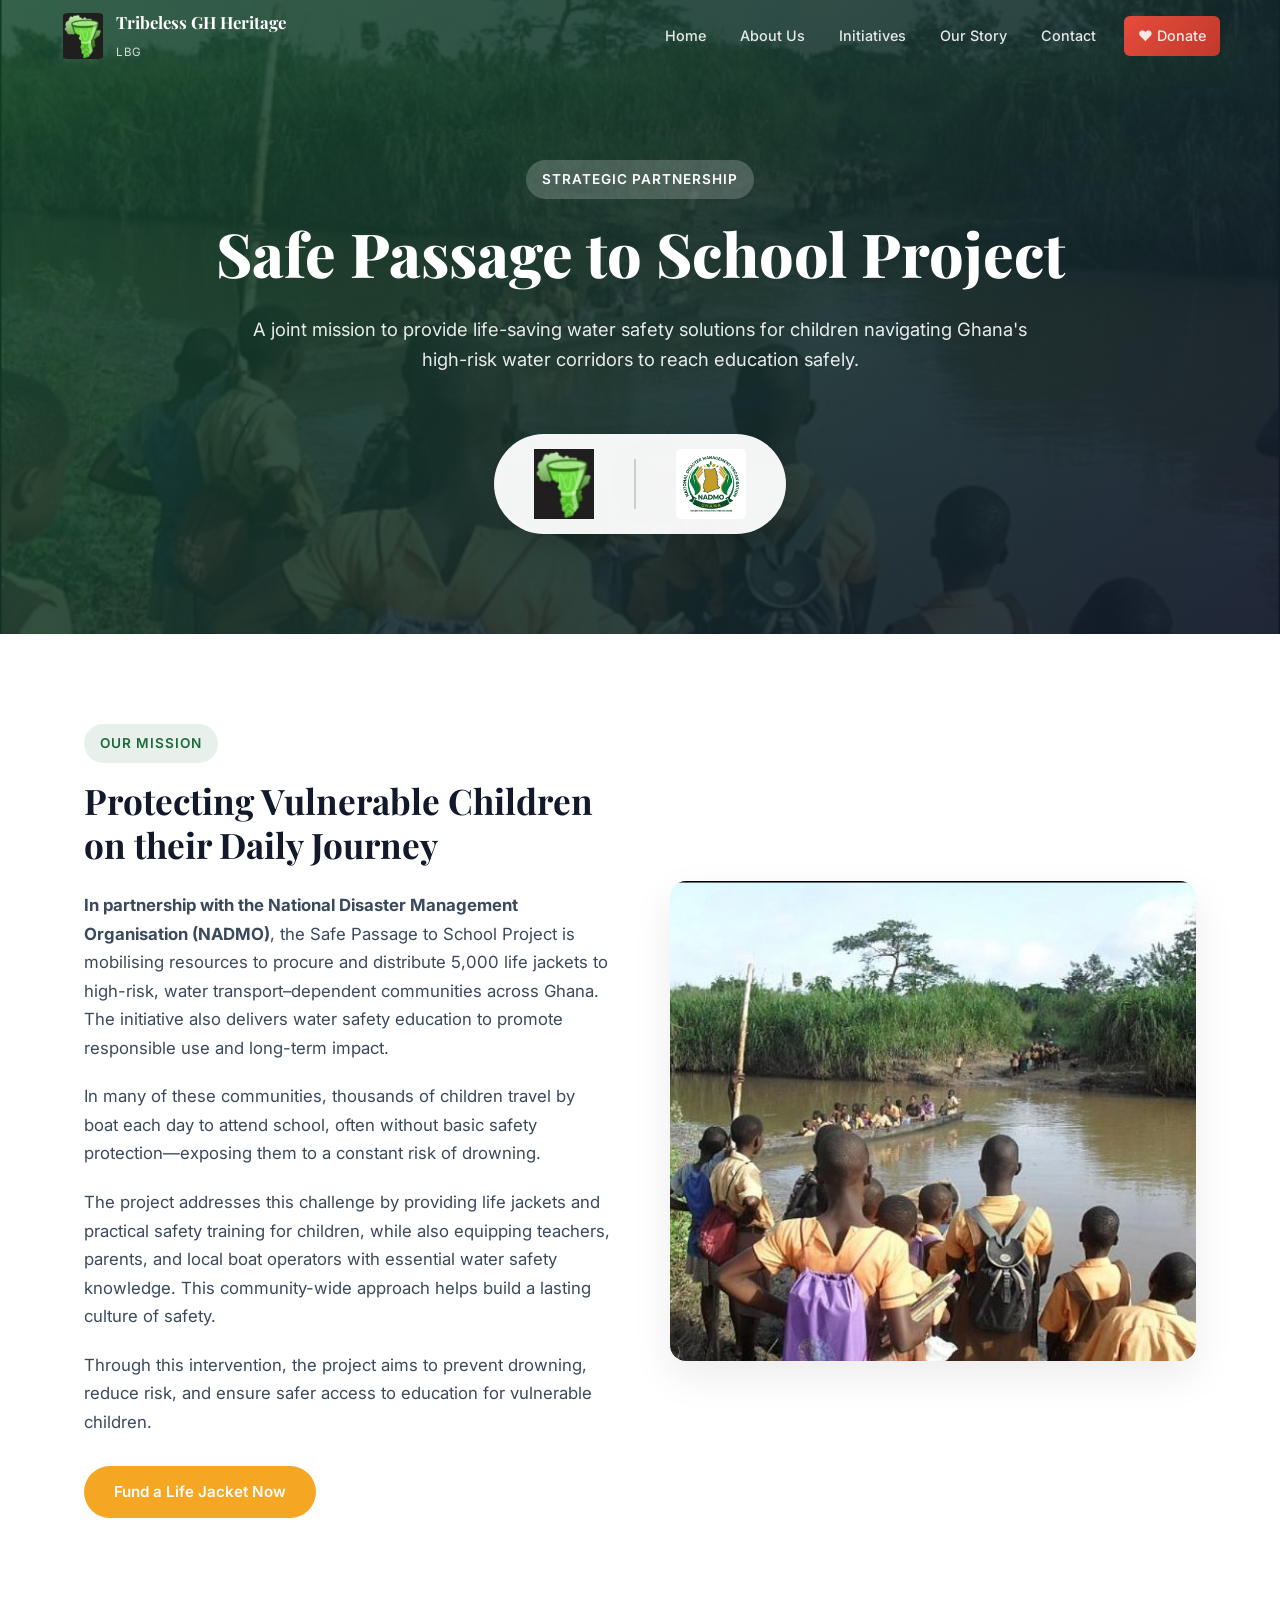
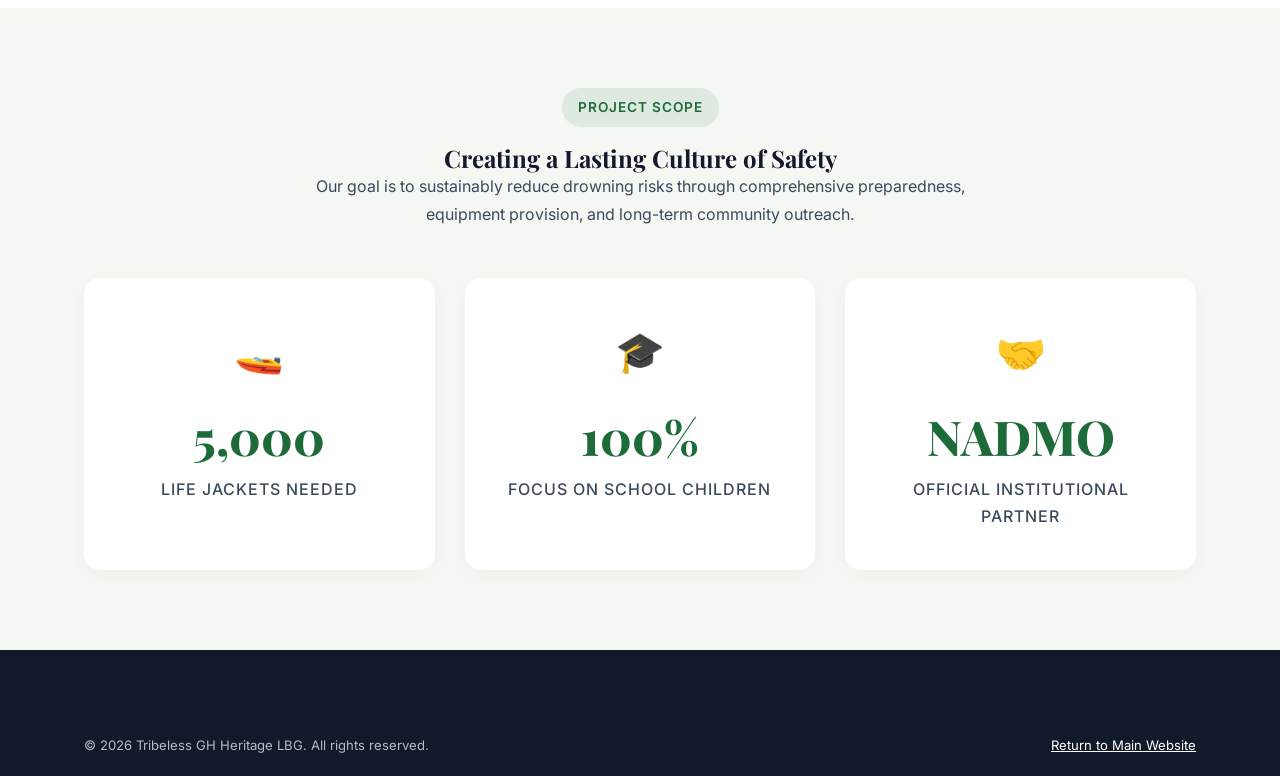
==== safepassage/index.html @ 2409ac98 "changes needed made" ====
<!DOCTYPE html>
<html lang="en">

<head>
  <meta charset="UTF-8" />
  <meta name="viewport" content="width=device-width, initial-scale=1.0" />
  <title>Safe Passage to School — Tribeless GH Heritage LBG</title>
  <meta name="description" content="Safe Passage to School Project in partnership with NADMO Ghana." />
  <link rel="stylesheet" href="../css/style.css" />
  <link rel="icon" type="image/png" href="images/triblessghlogo.png" />
  <style>
    /* Custom Styling for the Safe Passage Subdomain */
    .sp-hero {
      padding: 160px 0 100px;
      background: linear-gradient(135deg, rgba(20, 71, 42, 0.85), rgba(18, 25, 43, 0.9)), url('images/safe passage2.jpeg') center/cover;
      color: white;
      text-align: center;
      position: relative;
    }

    .sp-hero h1 {
      font-size: clamp(2rem, 5vw, 3.8rem);
      margin-bottom: 24px;
      color: white;
      font-weight: 800;
    }

    .sp-hero p {
      font-size: 1.15rem;
      max-width: 800px;
      margin: 0 auto 30px;
      line-height: 1.6;
      color: rgba(255, 255, 255, 0.9);
    }

    .logos-wrap {
      display: inline-flex;
      background: rgba(255, 255, 255, 0.95);
      padding: 15px 40px;
      border-radius: 50px;
      align-items: center;
      gap: 40px;
      margin-top: 30px;
      box-shadow: 0 10px 40px rgba(0, 0, 0, 0.2);
    }

    .logos-wrap img {
      height: 70px;
      object-fit: contain;
    }

    .logos-divider {
      width: 2px;
      height: 50px;
      background: #ccc;
    }

    .sp-content {
      padding: 90px 0;
    }

    .sp-grid {
      display: grid;
      grid-template-columns: 1fr 1fr;
      gap: 60px;
      align-items: center;
    }

    .sp-image {
      width: 100%;
      height: 480px;
      border-radius: 16px;
      object-fit: cover;
      box-shadow: 0 15px 40px rgba(0, 0, 0, 0.08);
    }

    .sp-text-badge {
      display: inline-block;
      padding: 8px 16px;
      background: rgba(30, 107, 58, 0.1);
      color: var(--primary);
      border-radius: 50px;
      font-weight: 600;
      margin-bottom: 16px;
      font-size: 0.85rem;
      text-transform: uppercase;
      letter-spacing: 1px;
    }

    .sp-text h2 {
      margin-bottom: 24px;
      font-size: 2.2rem;
      color: var(--dark);
    }

    .sp-text p {
      margin-bottom: 20px;
      color: var(--mid);
      line-height: 1.7;
      font-size: 1.05rem;
    }

    .sp-stats {
      background: var(--light);
      padding: 80px 0;
    }

    .stat-cards {
      display: grid;
      grid-template-columns: repeat(3, 1fr);
      gap: 30px;
      margin-top: 50px;
    }

    .stat-card {
      background: white;
      padding: 40px 30px;
      border-radius: 16px;
      text-align: center;
      box-shadow: 0 5px 20px rgba(0, 0, 0, 0.03);
      transition: transform 0.3s ease;
    }

    .stat-card:hover {
      transform: translateY(-8px);
    }

    .stat-card .icon {
      font-size: 2.5rem;
      margin-bottom: 20px;
    }

    .stat-card h3 {
      font-size: 3rem;
      color: var(--primary);
      margin-bottom: 10px;
      font-weight: 800;
    }

    .stat-card p {
      color: var(--mid);
      font-size: 1rem;
      font-weight: 500;
      text-transform: uppercase;
      letter-spacing: 1px;
    }

    @media (max-width: 900px) {
      .sp-grid {
        grid-template-columns: 1fr;
      }

      .sp-image {
        height: 350px;
        order: -1;
      }
    }

    @media (max-width: 768px) {
      .stat-cards {
        grid-template-columns: 1fr;
      }

      .logos-wrap {
        padding: 20px;
        border-radius: 20px;
        flex-direction: column;
        gap: 20px;
      }

      .logos-divider {
        width: 50px;
        height: 2px;
      }

      .sp-text h2 {
        font-size: 1.8rem;
      }
    }
  </style>
</head>

<body>

  <!-- ─── NAVBAR ─────────────────────────────── -->
  <nav class="navbar scrolled">
    <div class="nav-inner">
      <a href="../index.html" class="nav-logo">
        <img src="images/triblessghlogo.png" alt="Tribeless GH Logo" />
        <div class="nav-logo-text">
          <strong>Tribeless GH Heritage</strong>
          <span>LBG</span>
        </div>
      </a>
      <ul class="nav-links">
        <li><a href="../index.html">Home</a></li>
        <li><a href="../about.html">About Us</a></li>
        <li><a href="../initiatives.html">Initiatives</a></li>
        <li><a href="../story.html">Our Story</a></li>
        <li><a href="../contact.html">Contact</a></li>
        <li class="nav-donate-btn"><a href="#" data-donate class="btn btn-donate">❤ Donate</a></li>
      </ul>
      <div class="hamburger" id="hamburger">
        <span></span><span></span><span></span>
      </div>
    </div>
  </nav>

  <!-- ─── HERO ────────────────────────────────── -->
  <header class="sp-hero">
    <div class="container">
      <span class="sp-text-badge" style="background: rgba(255,255,255,0.2); color: white;">Strategic Partnership</span>
      <h1>Safe Passage to School Project</h1>
      <p>A joint mission to provide life-saving water safety solutions for children navigating Ghana's high-risk water
        corridors to reach education safely.</p>

      <div class="logos-wrap">
        <img src="images/triblessghlogo.png" alt="Tribeless GH Heritage LBG" />
        <div class="logos-divider"></div>
        <img src="images/nadmo_logo.png" alt="NADMO Ghana Logo" style="border-radius: 5px;" />
      </div>
    </div>
  </header>

  <!-- ─── ABOUT THE PROJECT ────────────────────── -->
  <section class="sp-content">
    <div class="container">
      <div class="sp-grid">
        <div class="sp-text">
          <span class="sp-text-badge">Our Mission</span>
          <h2>Protecting Vulnerable Children on their Daily Journey</h2>
          <p><strong>In partnership with the National Disaster Management Organisation (NADMO)</strong>, the Safe
            Passage to School Project is mobilising resources to procure and distribute 5,000 life jackets to high-risk,
            water transport–dependent communities across Ghana. The initiative also delivers water safety education to
            promote responsible use and long-term impact.</p>
          <p>In many of these communities, thousands of children travel by boat each day to attend school, often without
            basic safety protection—exposing them to a constant risk of drowning.</p>
          <p>The project addresses this challenge by providing life jackets and practical safety training for children,
            while also equipping teachers, parents, and local boat operators with essential water safety knowledge. This
            community-wide approach helps build a lasting culture of safety.</p>
          <p>Through this intervention, the project aims to prevent drowning, reduce risk, and ensure safer access to
            education for vulnerable children.</p>
          <div style="margin-top: 30px;">
            <a href="#" data-donate class="btn btn-primary" style="background-color: var(--accent); border: none;">Fund
              a Life Jacket Now</a>
          </div>
        </div>
        <div>
          <img src="images/safe passage2.jpeg" alt="Children travelling safely" class="sp-image" />
        </div>
      </div>
    </div>
  </section>

  <!-- ─── IMPACT STATS ────────────────────────── -->
  <section class="sp-stats">
    <div class="container">
      <div class="text-center" style="max-width: 700px; margin: 0 auto;">
        <span class="sp-text-badge">Project Scope</span>
        <h2>Creating a Lasting Culture of Safety</h2>
        <p style="color: var(--mid);">Our goal is to sustainably reduce drowning risks through comprehensive
          preparedness, equipment provision, and long-term community outreach.</p>
      </div>

      <div class="stat-cards">
        <div class="stat-card">
          <div class="icon">🚤</div>
          <h3>5,000</h3>
          <p>Life Jackets Needed</p>
        </div>
        <div class="stat-card">
          <div class="icon">🎓</div>
          <h3>100%</h3>
          <p>Focus on School Children</p>
        </div>
        <div class="stat-card">
          <div class="icon">🤝</div>
          <h3>NADMO</h3>
          <p>Official Institutional Partner</p>
        </div>
      </div>
    </div>
  </section>

  <!-- ─── FOOTER ───────────────────────────────── -->
  <footer class="footer">
    <div class="container">
      <div class="footer-bottom" style="border-top: none; padding-top: 20px;">
        <span>© 2026 Tribeless GH Heritage LBG. All rights reserved.</span>
        <span><a href="../index.html" style="color: white; text-decoration: underline;">Return to Main
            Website</a></span>
      </div>
    </div>
  </footer>

  <!-- ─── DONATE MODAL ─────────────────────────── -->
  <!-- We reuse the donate overlay for the mobile/main site. -->
  <div class="modal-overlay" id="donateOverlay">
    <div class="modal" id="donateModal">
      <button class="modal-close" id="modalClose">✕</button>
      <h2>Make a Donation</h2>
      <p>Support the Safe Passage to School Project and provide life-saving jackets to vulnerable children.</p>
      <form id="donateForm">
        <div class="donate-amounts" style="margin-bottom:20px;">
          <button type="button" class="donate-amt" data-amount="50">GHS 50</button>
          <button type="button" class="donate-amt active" data-amount="100">GHS 100</button>
          <button type="button" class="donate-amt" data-amount="500">GHS 500</button>
          <button type="button" class="donate-amt" data-amount="1000">GHS 1000</button>
        </div>
        <div class="form-group">
          <label>Amount (GHS)</label>
          <input type="number" class="donate-custom-input" value="100" min="1" required />
        </div>
        <div class="form-row">
          <div class="form-group"><label>First Name</label><input type="text" required /></div>
          <div class="form-group"><label>Last Name</label><input type="text" required /></div>
        </div>
        <div class="form-group">
          <label>Email Address</label><input type="email" required />
        </div>
        <div class="form-group">
          <label>Dedicated to</label>
          <select>
            <option selected>Safe Passage to School</option>
            <option>General Fund</option>
          </select>
        </div>
        <button type="submit" class="btn btn-donate" style="width:100%;border-radius:8px;">Pay with MTN MoMo</button>
        <p style="text-align:center;font-size:.78rem;color:#888;margin-top:12px;">Mobile Money: 0247302554 · Merchant
          ID: 606904</p>
      </form>
    </div>
  </div>

  <script src="../js/main.js"></script>
</body>

</html>
---- css/style.css ----
/* ============================================
   Tribeless GH Heritage LBG — Main Stylesheet
   ============================================ */

@import url('https://fonts.googleapis.com/css2?family=Playfair+Display:wght@400;600;700&family=Inter:wght@300;400;500;600&display=swap');

:root {
  --primary:    #1e6b3a;
  --primary-dk: #14472a;
  --accent:     #f5a623;
  --accent-dk:  #d4891a;
  --dark:       #12192b;
  --mid:        #3a4a5c;
  --light:      #f4f7f2;
  --white:      #ffffff;
  --danger:     #e23b3b;
  --radius:     10px;
  --shadow:     0 4px 24px rgba(0,0,0,.12);
  --transition: .3s ease;
}

*, *::before, *::after { box-sizing: border-box; margin: 0; padding: 0; }

html { scroll-behavior: smooth; }

body {
  font-family: 'Inter', sans-serif;
  color: var(--dark);
  background: var(--white);
  line-height: 1.7;
  overflow-x: hidden;
}

h1,h2,h3,h4 { font-family: 'Playfair Display', serif; line-height: 1.25; }

a { text-decoration: none; color: inherit; }

img { max-width: 100%; display: block; }

.container { max-width: 1160px; margin: 0 auto; padding: 0 24px; }

/* ── Utility ── */
.btn {
  display: inline-block;
  padding: 13px 30px;
  border-radius: 50px;
  font-weight: 600;
  font-size: .95rem;
  cursor: pointer;
  border: none;
  transition: all var(--transition);
}
.btn-primary   { background: var(--primary); color: var(--white); }
.btn-primary:hover { background: var(--primary-dk); transform: translateY(-2px); box-shadow: 0 8px 20px rgba(30,107,58,.35); }
.btn-accent    { background: var(--accent); color: var(--white); }
.btn-accent:hover  { background: var(--accent-dk); transform: translateY(-2px); box-shadow: 0 8px 20px rgba(245,166,35,.4); }
.btn-outline   { background: transparent; color: var(--white); border: 2px solid var(--white); }
.btn-outline:hover { background: var(--white); color: var(--primary); }
.btn-donate    {
  background: linear-gradient(135deg, #e74c3c, #c0392b);
  color: var(--white);
  font-size: 1rem;
  padding: 14px 34px;
  animation: pulse-donate 2.5s infinite;
}
.btn-donate:hover { transform: translateY(-3px); box-shadow: 0 10px 28px rgba(231,76,60,.45); }

@keyframes pulse-donate {
  0%,100% { box-shadow: 0 0 0 0 rgba(231,76,60,.45); }
  50%      { box-shadow: 0 0 0 10px rgba(231,76,60,0); }
}

.section-badge {
  display: inline-block;
  background: rgba(30,107,58,.1);
  color: var(--primary);
  font-size: .78rem;
  font-weight: 700;
  letter-spacing: 2px;
  text-transform: uppercase;
  padding: 5px 14px;
  border-radius: 50px;
  margin-bottom: 14px;
}

.section-title {
  font-size: clamp(1.8rem, 4vw, 2.6rem);
  margin-bottom: 16px;
}

.section-sub {
  color: var(--mid);
  font-size: 1.05rem;
  max-width: 640px;
}

.text-center { text-align: center; }
.text-center .section-sub { margin: 0 auto; }

/* ── NAVBAR ── */
.navbar {
  position: fixed; top: 0; left: 0; right: 0; z-index: 1000;
  padding: 0 24px;
  transition: background var(--transition), box-shadow var(--transition);
}
.navbar.scrolled {
  background: rgba(20,71,42,.97);
  box-shadow: 0 2px 20px rgba(0,0,0,.3);
  backdrop-filter: blur(8px);
}
.nav-inner {
  max-width: 1160px;
  margin: 0 auto;
  height: 72px;
  display: flex;
  align-items: center;
  justify-content: space-between;
}
.nav-logo { display: flex; align-items: center; gap: 10px; }
.nav-logo img { height: 46px; width: 46px; object-fit: contain; border-radius: 8px; }
.nav-logo-text { color: var(--white); }
.nav-logo-text strong { font-family: 'Playfair Display', serif; font-size: 1.05rem; display: block; }
.nav-logo-text span   { font-size: .72rem; opacity: .8; letter-spacing: .5px; }

.nav-links {
  display: flex; align-items: center; gap: 6px;
  list-style: none;
}
.nav-links a {
  color: rgba(255,255,255,.88);
  font-size: .9rem;
  font-weight: 500;
  padding: 8px 14px;
  border-radius: 6px;
  transition: all var(--transition);
}
.nav-links a:hover, .nav-links a.active { color: var(--white); background: rgba(255,255,255,.12); }
.nav-donate-btn { margin-left: 8px; }

.hamburger {
  display: none;
  flex-direction: column; gap: 5px; cursor: pointer; padding: 6px;
}
.hamburger span {
  display: block; width: 24px; height: 2px;
  background: var(--white); border-radius: 2px;
  transition: all var(--transition);
}
.hamburger.open span:nth-child(1) { transform: translateY(7px) rotate(45deg); }
.hamburger.open span:nth-child(2) { opacity: 0; }
.hamburger.open span:nth-child(3) { transform: translateY(-7px) rotate(-45deg); }

/* ── HERO ── */
.hero {
  position: relative;
  min-height: 100vh;
  display: flex; align-items: center;
  overflow: hidden;
}
.hero-bg {
  position: absolute; inset: 0;
  background-size: cover; background-position: center;
  transition: opacity 1.2s ease;
}
.hero-bg::after {
  content: '';
  position: absolute; inset: 0;
  background: linear-gradient(135deg, rgba(20,71,42,.85) 0%, rgba(18,25,43,.7) 100%);
}
.hero-content {
  position: relative; z-index: 2;
  max-width: 720px;
  padding: 120px 24px 80px;
}
.hero-content .section-badge { background: rgba(245,166,35,.2); color: var(--accent); }
.hero-title {
  font-size: clamp(2.4rem, 6vw, 4rem);
  color: var(--white);
  margin-bottom: 20px;
  text-shadow: 0 2px 12px rgba(0,0,0,.3);
}
.hero-title span { color: var(--accent); }
.hero-sub {
  color: rgba(255,255,255,.88);
  font-size: 1.1rem;
  margin-bottom: 36px;
  max-width: 580px;
}
.hero-btns { display: flex; gap: 14px; flex-wrap: wrap; }

.hero-stats {
  position: absolute; bottom: 0; left: 0; right: 0; z-index: 2;
  background: rgba(255,255,255,.06);
  backdrop-filter: blur(10px);
  border-top: 1px solid rgba(255,255,255,.1);
}
.hero-stats-inner {
  max-width: 1160px; margin: 0 auto; padding: 0 24px;
  display: grid; grid-template-columns: repeat(4, 1fr);
}
.stat-item {
  padding: 22px 16px;
  text-align: center;
  border-right: 1px solid rgba(255,255,255,.1);
  color: var(--white);
}
.stat-item:last-child { border-right: none; }
.stat-num {
  font-family: 'Playfair Display', serif;
  font-size: 2rem; font-weight: 700;
  color: var(--accent);
}
.stat-lbl { font-size: .8rem; opacity: .8; margin-top: 2px; }

/* ── SECTIONS ── */
.section { padding: 90px 0; }
.section-alt { background: var(--light); }

/* ── INITIATIVES ── */
.initiatives-grid {
  display: grid;
  grid-template-columns: repeat(auto-fit, minmax(300px, 1fr));
  gap: 28px;
  margin-top: 50px;
}
.initiative-card {
  border-radius: var(--radius);
  overflow: hidden;
  box-shadow: var(--shadow);
  transition: transform var(--transition), box-shadow var(--transition);
  background: var(--white);
  display: flex; flex-direction: column;
}
.initiative-card:hover { transform: translateY(-6px); box-shadow: 0 16px 40px rgba(0,0,0,.16); }
.initiative-img {
  height: 220px;
  object-fit: cover;
  width: 100%;
}
.initiative-body { padding: 24px; flex: 1; display: flex; flex-direction: column; }
.initiative-tag {
  display: inline-block;
  background: rgba(30,107,58,.08);
  color: var(--primary);
  font-size: .72rem;
  font-weight: 700;
  letter-spacing: 1.5px;
  text-transform: uppercase;
  padding: 4px 10px;
  border-radius: 50px;
  margin-bottom: 10px;
}
.initiative-body h3 { font-size: 1.25rem; margin-bottom: 10px; }
.initiative-body p  { color: var(--mid); font-size: .93rem; flex: 1; }
.initiative-body .btn { margin-top: 18px; font-size: .88rem; align-self: flex-start; }

/* ── ABOUT STRIP ── */
.about-grid {
  display: grid; grid-template-columns: 1fr 1fr; gap: 60px; align-items: center;
}
.about-img-wrap { position: relative; }
.about-img-wrap img { border-radius: var(--radius); box-shadow: var(--shadow); }
.about-badge-float {
  position: absolute; bottom: -18px; right: -18px;
  background: var(--accent);
  color: var(--white);
  padding: 18px 22px;
  border-radius: var(--radius);
  text-align: center;
  box-shadow: 0 8px 24px rgba(245,166,35,.4);
}
.about-badge-float strong { display: block; font-size: 2rem; font-family: 'Playfair Display', serif; }
.about-badge-float span   { font-size: .78rem; }
.about-text .section-sub  { margin-bottom: 28px; }
.about-features { list-style: none; margin-bottom: 32px; }
.about-features li {
  display: flex; align-items: flex-start; gap: 12px;
  margin-bottom: 12px; font-size: .95rem;
}
.about-features li .icon {
  width: 22px; height: 22px; min-width: 22px;
  background: var(--primary); color: var(--white);
  border-radius: 50%; display: flex; align-items: center; justify-content: center;
  font-size: .65rem; margin-top: 2px;
}

/* ── TEAM ── */
.team-grid {
  display: grid; grid-template-columns: repeat(auto-fit, minmax(280px, 1fr));
  gap: 32px; margin-top: 50px;
}
.team-card {
  background: var(--white);
  border-radius: var(--radius);
  overflow: hidden;
  box-shadow: var(--shadow);
  text-align: center;
  transition: transform var(--transition);
}
.team-card:hover { transform: translateY(-5px); }
.team-img {
  width: 100%; height: 300px; object-fit: cover;
  object-position: top;
}
.team-info { padding: 24px; }
.team-info h3 { font-size: 1.2rem; margin-bottom: 4px; }
.team-role {
  color: var(--primary); font-size: .85rem; font-weight: 600;
  letter-spacing: .5px; margin-bottom: 12px;
}
.team-info p { color: var(--mid); font-size: .88rem; }

/* ── STORY (Timeline) ── */
.story-section { background: var(--dark); color: var(--white); padding: 90px 0; }
.story-section .section-badge { background: rgba(245,166,35,.15); color: var(--accent); }
.story-section .section-title { color: var(--white); }
.story-section .section-sub    { color: rgba(255,255,255,.7); }

.story-grid {
  display: grid; grid-template-columns: 1fr 1fr; gap: 60px; align-items: start;
  margin-top: 50px;
}
.story-text p { color: rgba(255,255,255,.8); font-size: .97rem; margin-bottom: 16px; }
.story-img { position: relative; }
.story-img img { border-radius: var(--radius); box-shadow: 0 12px 40px rgba(0,0,0,.5); }
.story-quote {
  position: absolute; bottom: -20px; left: 20px; right: 20px;
  background: var(--primary);
  padding: 20px 22px;
  border-radius: var(--radius);
  font-style: italic;
  font-size: .92rem;
  color: var(--white);
  box-shadow: 0 8px 24px rgba(30,107,58,.4);
}

/* ── WHY TRIBELESS ── */
.why-grid {
  display: grid; grid-template-columns: repeat(auto-fit, minmax(240px,1fr));
  gap: 24px; margin-top: 48px;
}
.why-card {
  background: var(--white);
  border-radius: var(--radius);
  padding: 30px 24px;
  box-shadow: var(--shadow);
  border-top: 4px solid var(--primary);
  transition: transform var(--transition);
}
.why-card:hover { transform: translateY(-4px); }
.why-icon {
  width: 52px; height: 52px;
  background: rgba(30,107,58,.1);
  border-radius: 50%;
  display: flex; align-items: center; justify-content: center;
  font-size: 1.4rem;
  margin-bottom: 16px;
}
.why-card h3 { font-size: 1.05rem; margin-bottom: 8px; }
.why-card p  { color: var(--mid); font-size: .88rem; }

/* ── DONATE SECTION ── */
.donate-section {
  background: linear-gradient(135deg, var(--primary) 0%, var(--primary-dk) 100%);
  color: var(--white);
  padding: 80px 0;
  text-align: center;
}
.donate-section h2 { font-size: clamp(1.8rem,4vw,2.6rem); color: var(--white); margin-bottom: 16px; }
.donate-section p  { color: rgba(255,255,255,.85); max-width: 580px; margin: 0 auto 36px; font-size: 1.05rem; }
.donate-amounts {
  display: flex; flex-wrap: wrap; gap: 12px; justify-content: center; margin-bottom: 28px;
}
.donate-amt {
  padding: 10px 22px;
  border: 2px solid rgba(255,255,255,.5);
  border-radius: 50px;
  color: var(--white);
  font-weight: 600;
  cursor: pointer;
  transition: all var(--transition);
  background: transparent;
  font-size: .95rem;
}
.donate-amt:hover, .donate-amt.active {
  background: var(--accent); border-color: var(--accent);
  box-shadow: 0 6px 18px rgba(245,166,35,.4);
}
.donate-custom {
  display: flex; gap: 10px; justify-content: center;
  flex-wrap: wrap; margin-bottom: 28px;
}
.donate-custom input {
  padding: 12px 20px;
  border-radius: 50px;
  border: 2px solid rgba(255,255,255,.3);
  background: rgba(255,255,255,.12);
  color: var(--white);
  font-size: 1rem;
  width: 180px;
  outline: none;
  transition: border-color var(--transition);
}
.donate-custom input::placeholder { color: rgba(255,255,255,.55); }
.donate-custom input:focus { border-color: var(--accent); }

/* ── CONTACT ── */
.contact-grid {
  display: grid; grid-template-columns: 1fr 1.4fr; gap: 50px; margin-top: 50px;
}
.contact-info h3 { font-size: 1.4rem; margin-bottom: 20px; }
.contact-item {
  display: flex; gap: 16px; margin-bottom: 22px;
}
.contact-icon {
  width: 44px; height: 44px; min-width: 44px;
  background: rgba(30,107,58,.1);
  border-radius: 10px;
  display: flex; align-items: center; justify-content: center;
  font-size: 1.1rem; color: var(--primary);
}
.contact-item-text strong { display: block; font-size: .82rem; text-transform: uppercase; letter-spacing: 1px; color: var(--mid); }
.contact-item-text span   { font-size: .97rem; }

.contact-form { background: var(--white); border-radius: var(--radius); padding: 36px; box-shadow: var(--shadow); }
.form-row { display: grid; grid-template-columns: 1fr 1fr; gap: 16px; }
.form-group { margin-bottom: 18px; }
.form-group label { display: block; font-size: .85rem; font-weight: 600; margin-bottom: 6px; color: var(--mid); }
.form-group input,
.form-group textarea,
.form-group select {
  width: 100%;
  padding: 12px 16px;
  border: 1.5px solid #dde3dc;
  border-radius: 8px;
  font-family: 'Inter', sans-serif;
  font-size: .95rem;
  transition: border-color var(--transition);
  outline: none;
  background: #fafafa;
}
.form-group input:focus,
.form-group textarea:focus { border-color: var(--primary); background: var(--white); }
.form-group textarea { resize: vertical; min-height: 130px; }

/* ── PAGE HERO ── */
.page-hero {
  padding: 140px 24px 70px;
  background: linear-gradient(135deg, var(--primary-dk) 0%, var(--dark) 100%);
  text-align: center;
  color: var(--white);
}
.page-hero h1 { font-size: clamp(2rem,5vw,3.2rem); color: var(--white); margin-bottom: 14px; }
.page-hero p  { color: rgba(255,255,255,.8); max-width: 580px; margin: 0 auto; }
.breadcrumb {
  display: flex; justify-content: center; gap: 8px; align-items: center;
  font-size: .83rem; margin-bottom: 16px; color: rgba(255,255,255,.6);
}
.breadcrumb a { color: var(--accent); }

/* ── FOOTER ── */
.footer {
  background: var(--dark);
  color: rgba(255,255,255,.7);
  padding: 64px 0 0;
}
.footer-grid {
  display: grid; grid-template-columns: 2fr 1fr 1fr 1fr; gap: 40px; margin-bottom: 48px;
}
.footer-brand .nav-logo { margin-bottom: 14px; }
.footer-brand p { font-size: .88rem; margin-bottom: 20px; max-width: 280px; }
.footer-social { display: flex; gap: 10px; }
.social-btn {
  width: 36px; height: 36px;
  background: rgba(255,255,255,.08);
  border-radius: 8px;
  display: flex; align-items: center; justify-content: center;
  font-size: .9rem; color: rgba(255,255,255,.7);
  transition: all var(--transition);
}
.social-btn:hover { background: var(--primary); color: var(--white); }
.footer-col h4 { color: var(--white); font-size: .95rem; margin-bottom: 16px; }
.footer-links { list-style: none; }
.footer-links li { margin-bottom: 8px; }
.footer-links a { font-size: .87rem; color: rgba(255,255,255,.6); transition: color var(--transition); }
.footer-links a:hover { color: var(--accent); }
.footer-bottom {
  border-top: 1px solid rgba(255,255,255,.08);
  padding: 20px 0;
  display: flex; justify-content: space-between; align-items: center;
  flex-wrap: wrap; gap: 12px;
  font-size: .82rem;
}
.footer-bottom a { color: var(--accent); }

/* ── FLOATING DONATE ── */
.floating-donate {
  position: fixed; bottom: 28px; right: 28px; z-index: 900;
  display: flex; flex-direction: column; align-items: flex-end; gap: 10px;
}
.floating-donate-btn {
  background: linear-gradient(135deg, #e74c3c, #c0392b);
  color: var(--white); font-weight: 700;
  padding: 14px 26px; border-radius: 50px;
  box-shadow: 0 6px 24px rgba(231,76,60,.5);
  display: flex; align-items: center; gap: 8px;
  font-size: .95rem;
  animation: pulse-donate 2.5s infinite;
  transition: transform var(--transition);
}
.floating-donate-btn:hover { transform: scale(1.05); }
.floating-donate-label {
  background: var(--dark);
  color: rgba(255,255,255,.85);
  font-size: .75rem;
  padding: 5px 12px;
  border-radius: 50px;
}

/* ── MODAL ── */
.modal-overlay {
  display: none; position: fixed; inset: 0; z-index: 2000;
  background: rgba(0,0,0,.6);
  align-items: center; justify-content: center;
  backdrop-filter: blur(4px);
}
.modal-overlay.open { display: flex; }
.modal {
  background: var(--white);
  border-radius: 16px;
  padding: 40px;
  max-width: 520px; width: 90%;
  position: relative;
  box-shadow: 0 24px 80px rgba(0,0,0,.35);
  animation: modal-in .3s ease;
}
@keyframes modal-in { from { transform: scale(.9); opacity: 0; } to { transform: scale(1); opacity: 1; } }
.modal-close {
  position: absolute; top: 14px; right: 18px;
  background: none; border: none; font-size: 1.4rem;
  cursor: pointer; color: var(--mid);
}
.modal h2 { font-size: 1.6rem; margin-bottom: 6px; }
.modal p   { color: var(--mid); font-size: .92rem; margin-bottom: 24px; }
.modal .donate-amounts { justify-content: flex-start; }

/* ── NOTIFICATION ── */
.notification {
  position: fixed; bottom: 90px; right: 28px; z-index: 3000;
  background: var(--primary); color: var(--white);
  padding: 14px 20px;
  border-radius: var(--radius);
  font-size: .9rem;
  box-shadow: 0 8px 24px rgba(30,107,58,.4);
  transform: translateX(120%);
  transition: transform .4s ease;
  max-width: 300px;
}
.notification.show { transform: translateX(0); }

/* ── COUNTER ANIMATION ── */
.count-up { display: inline-block; }

/* ── IMAGE FALLBACK ── */
.img-placeholder {
  background: linear-gradient(135deg, #1e6b3a22, #f5a62322);
  display: flex; align-items: center; justify-content: center;
  font-size: 2rem; color: var(--primary);
}

/* ── RESPONSIVE ── */
@media (max-width: 900px) {
  .about-grid, .story-grid, .contact-grid { grid-template-columns: 1fr; }
  .footer-grid { grid-template-columns: 1fr 1fr; }
  .hero-stats-inner { grid-template-columns: repeat(2,1fr); }
  .story-img { order: -1; }
}

@media (max-width: 700px) {
  .nav-links { display: none; position: absolute; top: 72px; left: 0; right: 0;
    background: rgba(20,71,42,.97); flex-direction: column; padding: 16px 0;
    border-top: 1px solid rgba(255,255,255,.1); }
  .nav-links.open { display: flex; }
  .nav-links li a { padding: 12px 24px; display: block; border-radius: 0; }
  .hamburger { display: flex; }
  .navbar.scrolled .hamburger,
  .hamburger { display: flex; }
  .hero-stats-inner { grid-template-columns: 1fr 1fr; }
  .stat-item { padding: 16px 10px; }
  .form-row { grid-template-columns: 1fr; }
  .footer-grid { grid-template-columns: 1fr; }
  .about-badge-float { position: static; margin-top: 16px; display: inline-block; }
  .floating-donate-label { display: none; }
}
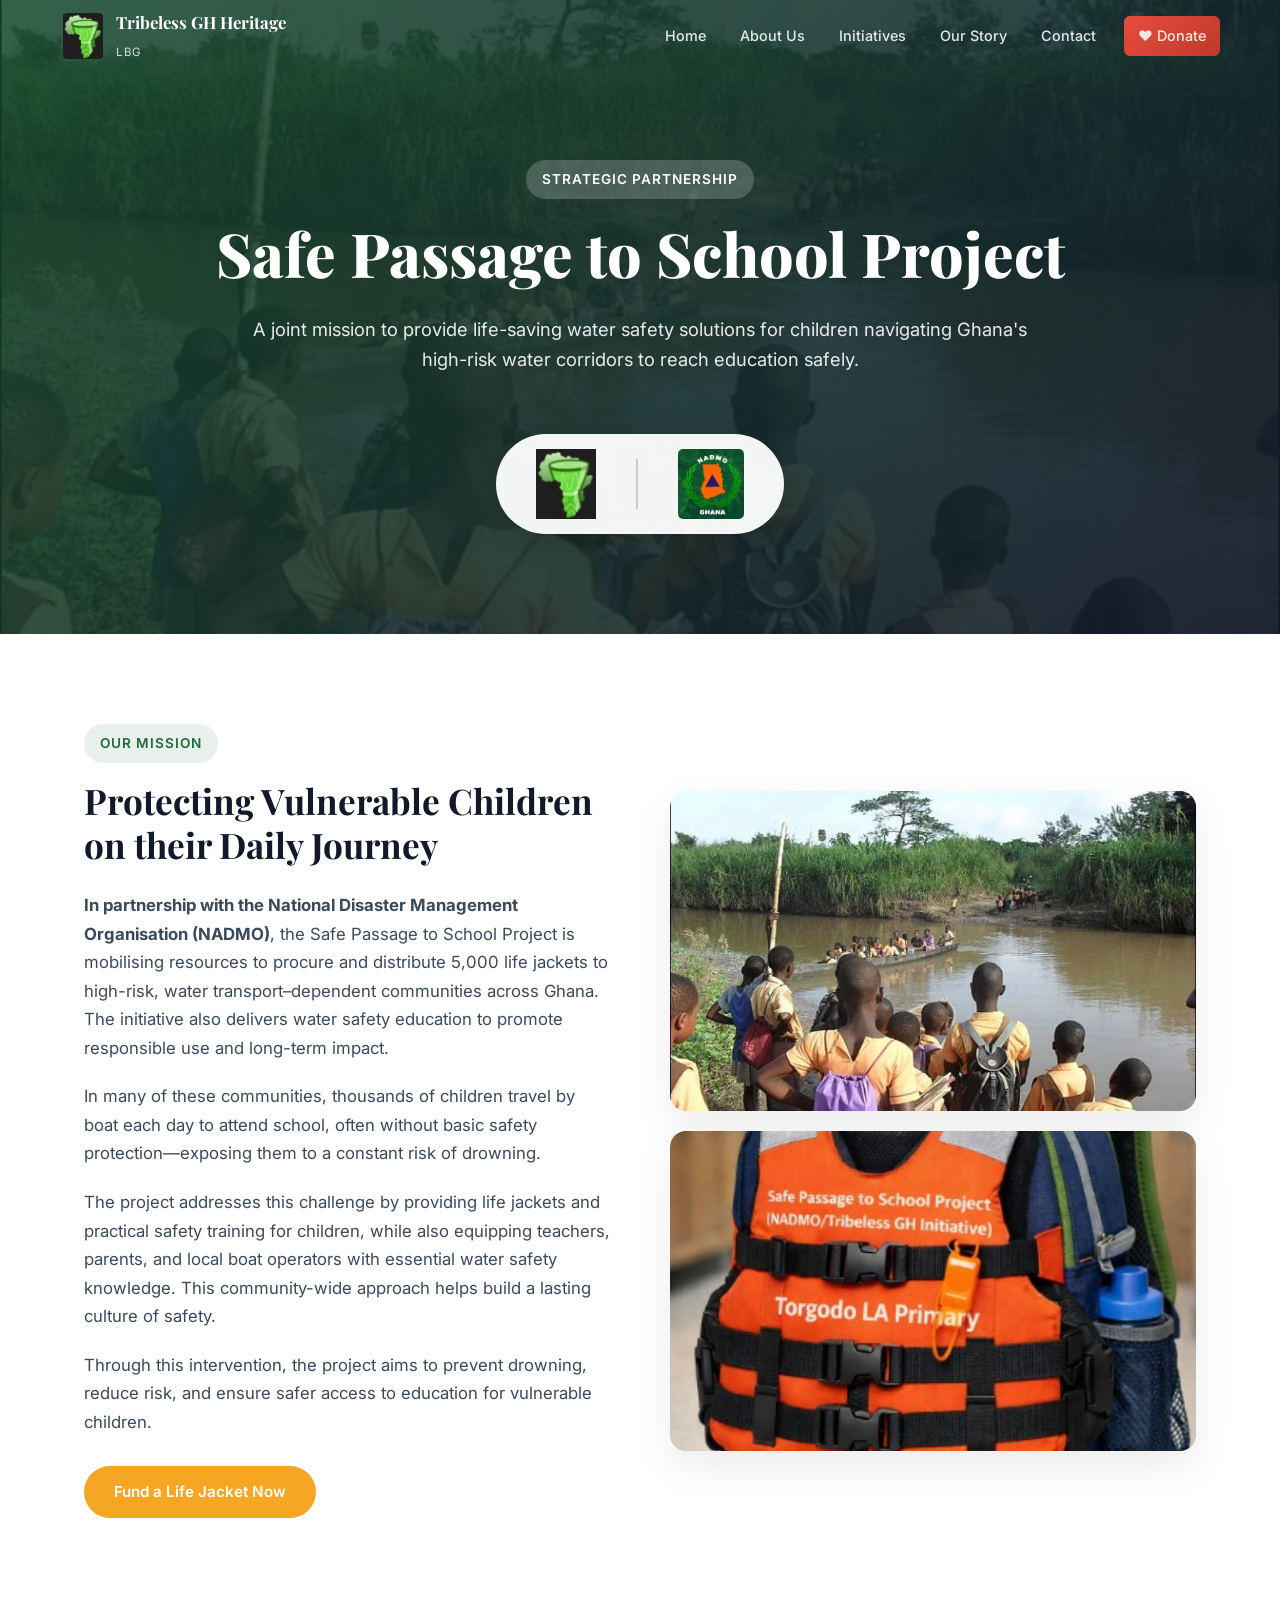
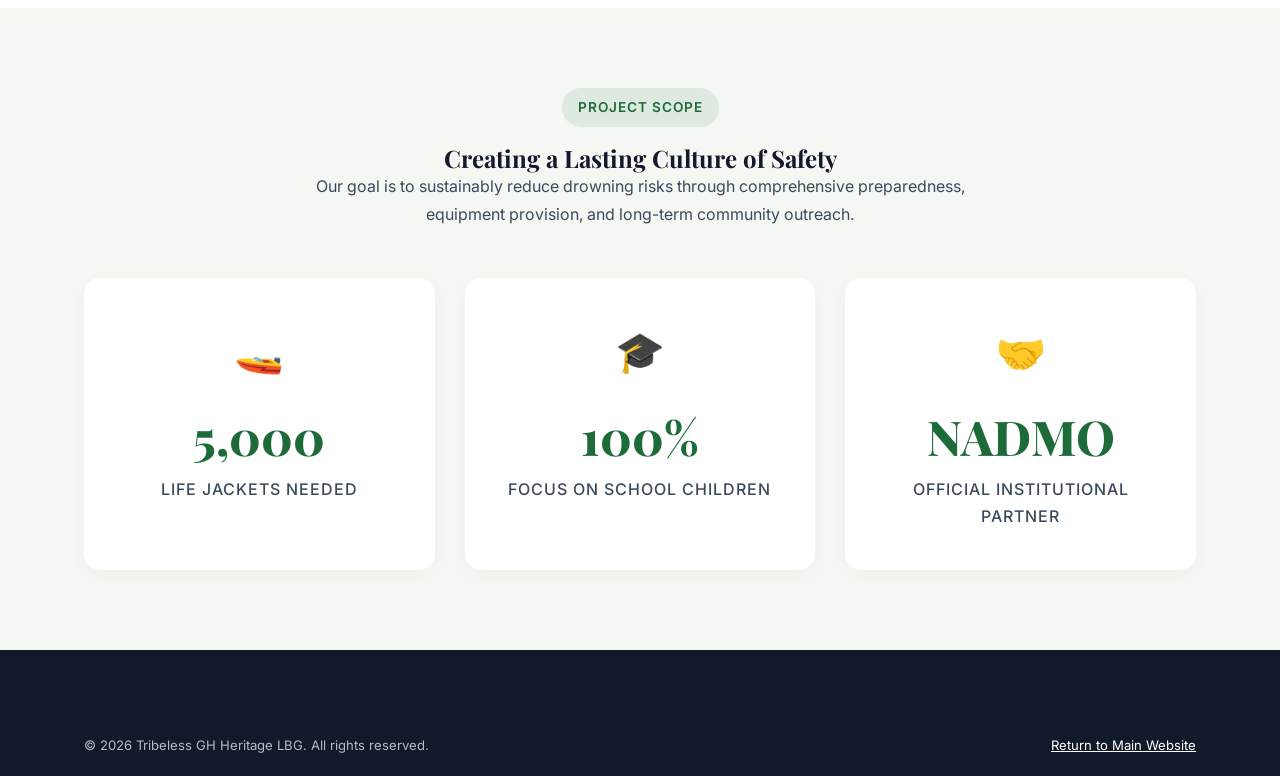
==== commit 4dbe0437: "made changes" ====
--- a/safepassage/index.html
+++ b/safepassage/index.html
@@ -5,7 +5,24 @@
   <meta charset="UTF-8" />
   <meta name="viewport" content="width=device-width, initial-scale=1.0" />
   <title>Safe Passage to School — Tribeless GH Heritage LBG</title>
-  <meta name="description" content="Safe Passage to School Project in partnership with NADMO Ghana." />
+  <meta name="description" content="Safe Passage to School Project in partnership with NADMO Ghana helping vulnerable children with water safety, education, and life jackets." />
+  <meta name="keywords" content="Safe passage to school, life jackets Ghana, NADMO partnership, water safety children, Tribeless GH initiatives" />
+
+  <meta property="og:type" content="website" />
+  <meta property="og:url" content="https://www.tribelessgh.org/safepassage/index.html" />
+  <meta property="og:title" content="Safe Passage to School — Tribeless GH Heritage LBG" />
+  <meta property="og:description" content="We are partnering with NADMO Ghana to provide 5,000 life-saving water safety jackets for children in high-risk corridors." />
+  <!-- Using the beautiful new image so shares look incredible -->
+  <meta property="og:image" content="https://www.tribelessgh.org/safepassage/images/safe%20passage2.jpeg" />
+  
+  <meta name="twitter:card" content="summary_large_image" />
+  <meta name="twitter:url" content="https://www.tribelessgh.org/safepassage/index.html" />
+  <meta name="twitter:title" content="Safe Passage to School — Tribeless GH Heritage LBG" />
+  <meta name="twitter:description" content="We are partnering with NADMO Ghana to provide 5,000 life-saving water safety jackets." />
+  <meta name="twitter:image" content="https://www.tribelessgh.org/safepassage/images/safe%20passage2.jpeg" />
+
+  <link rel="canonical" href="https://www.tribelessgh.org/safepassage/index.html" />
+
   <link rel="stylesheet" href="../css/style.css" />
   <link rel="icon" type="image/png" href="images/triblessghlogo.png" />
   <style>
@@ -217,7 +234,7 @@
       <div class="logos-wrap">
         <img src="images/triblessghlogo.png" alt="Tribeless GH Heritage LBG" />
         <div class="logos-divider"></div>
-        <img src="images/nadmo_logo.png" alt="NADMO Ghana Logo" style="border-radius: 5px;" />
+        <img src="images/nadmo logo.jpeg" alt="NADMO Ghana Logo" style="border-radius: 5px;" />
       </div>
     </div>
   </header>
@@ -245,8 +262,9 @@
               a Life Jacket Now</a>
           </div>
         </div>
-        <div>
-          <img src="images/safe passage2.jpeg" alt="Children travelling safely" class="sp-image" />
+        <div style="display: flex; flex-direction: column; gap: 20px;">
+          <img src="images/safe passage2.jpeg" alt="Children travelling safely" class="sp-image" style="height: 320px;" />
+          <img src="images/safe passage3 jacket.jpeg" alt="Life jacket distribution" class="sp-image" style="height: 320px;" />
         </div>
       </div>
     </div>
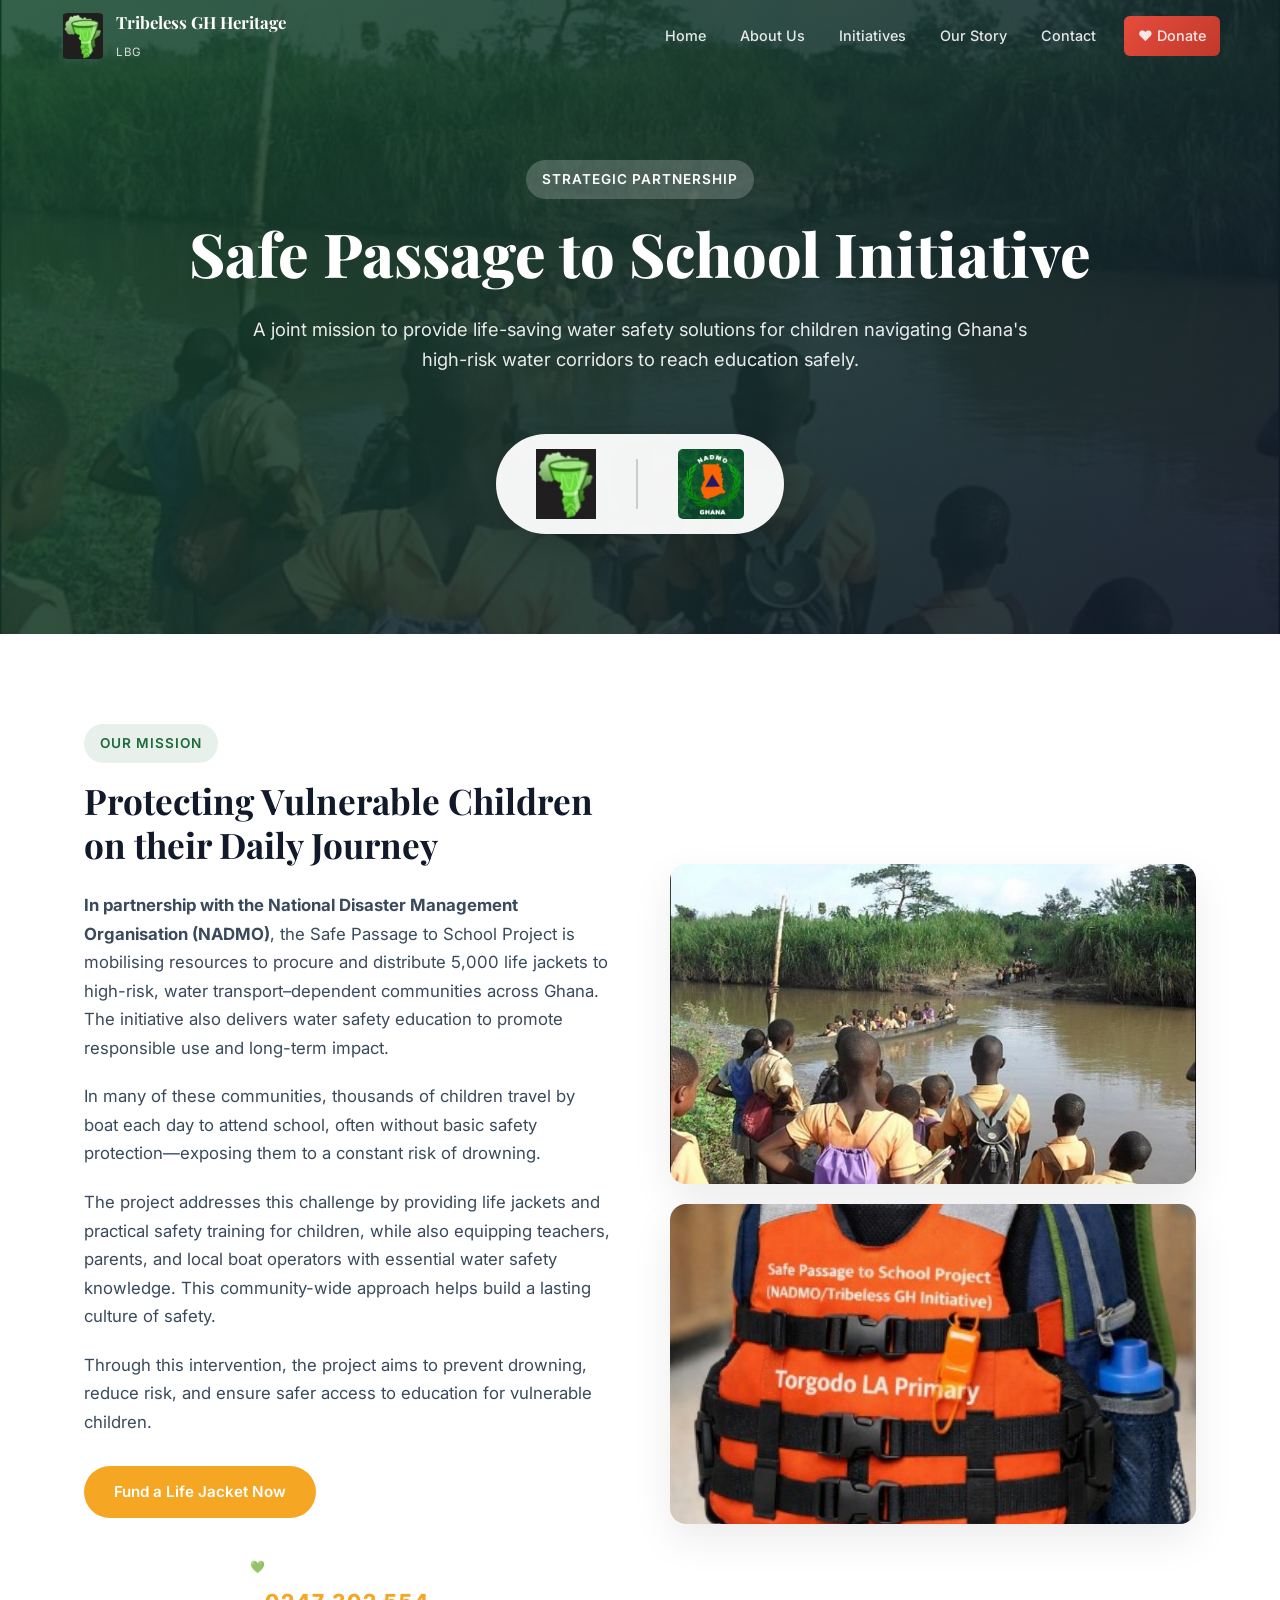
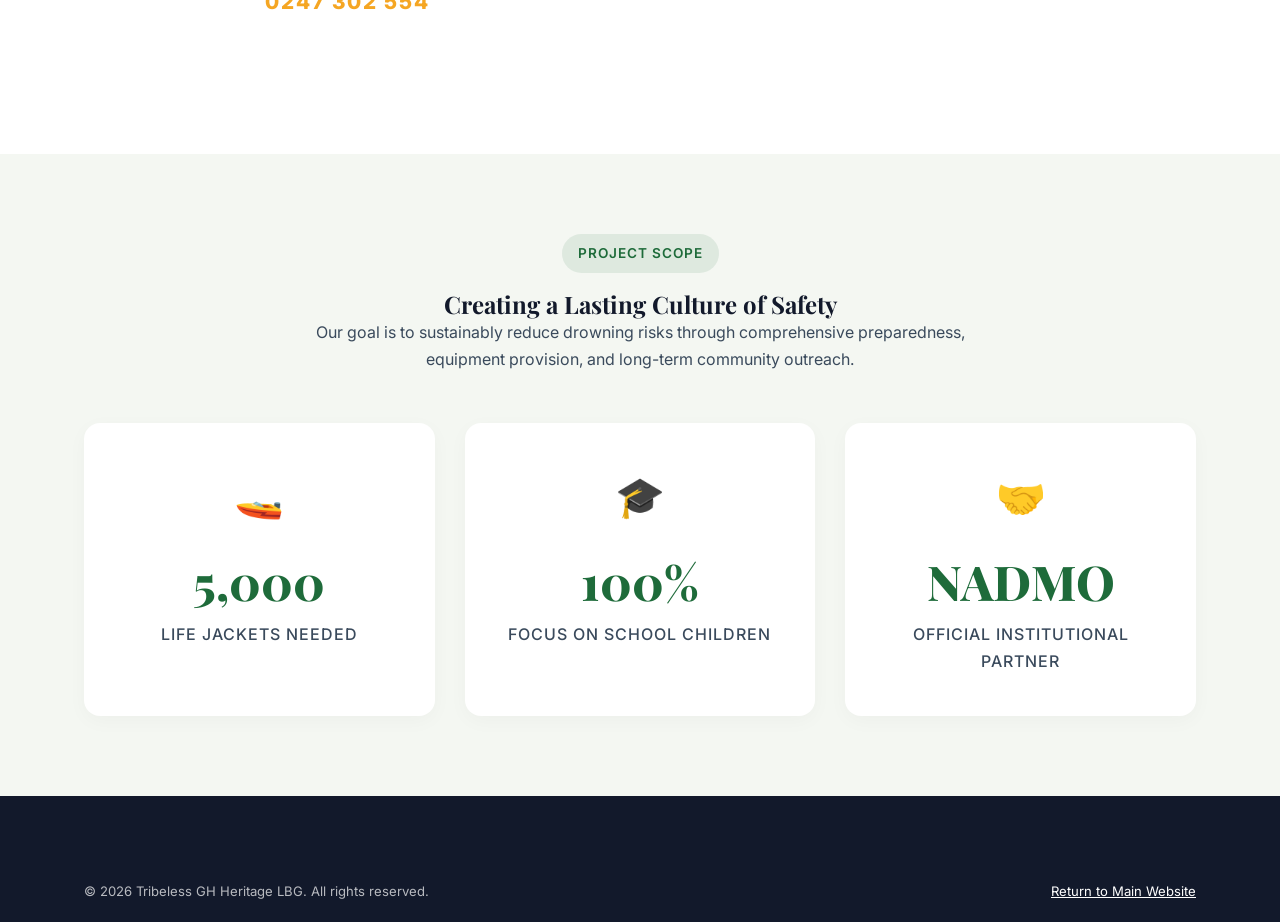
==== commit 8d8cecc9: "made changes to nadmo" ====
--- a/safepassage/index.html
+++ b/safepassage/index.html
@@ -5,7 +5,7 @@
   <meta charset="UTF-8" />
   <meta name="viewport" content="width=device-width, initial-scale=1.0" />
   <title>Safe Passage to School — Tribeless GH Heritage LBG</title>
-  <meta name="description" content="Safe Passage to School Project in partnership with NADMO Ghana helping vulnerable children with water safety, education, and life jackets." />
+  <meta name="description" content="Safe Passage to School Initiative in partnership with NADMO Ghana helping vulnerable children with water safety, education, and life jackets." />
   <meta name="keywords" content="Safe passage to school, life jackets Ghana, NADMO partnership, water safety children, Tribeless GH initiatives" />
 
   <meta property="og:type" content="website" />
@@ -227,7 +227,7 @@
   <header class="sp-hero">
     <div class="container">
       <span class="sp-text-badge" style="background: rgba(255,255,255,0.2); color: white;">Strategic Partnership</span>
-      <h1>Safe Passage to School Project</h1>
+      <h1>Safe Passage to School Initiative</h1>
       <p>A joint mission to provide life-saving water safety solutions for children navigating Ghana's high-risk water
         corridors to reach education safely.</p>
 
@@ -261,6 +261,12 @@
             <a href="#" data-donate class="btn btn-primary" style="background-color: var(--accent); border: none;">Fund
               a Life Jacket Now</a>
           </div>
+          <!-- MoMo details on green side -->
+          <div style="margin-top:20px;background:rgba(255,255,255,0.12);border:1px solid rgba(255,255,255,0.25);border-radius:12px;padding:18px 20px;text-align:center;">
+            <div style="color:rgba(255,255,255,.8);font-size:.75rem;letter-spacing:1.5px;text-transform:uppercase;margin-bottom:6px;">💚 Donate via MTN MoMo</div>
+            <div style="color:#f5a623;font-size:1.3rem;font-weight:800;letter-spacing:2px;">0247 302 554</div>
+            <div style="color:rgba(255,255,255,.65);font-size:.8rem;margin-top:4px;">Merchant Code: <strong style="color:#fff;">606904</strong></div>
+          </div>
         </div>
         <div style="display: flex; flex-direction: column; gap: 20px;">
           <img src="images/safe passage2.jpeg" alt="Children travelling safely" class="sp-image" style="height: 320px;" />
@@ -312,41 +318,26 @@
   </footer>
 
   <!-- ─── DONATE MODAL ─────────────────────────── -->
-  <!-- We reuse the donate overlay for the mobile/main site. -->
   <div class="modal-overlay" id="donateOverlay">
     <div class="modal" id="donateModal">
       <button class="modal-close" id="modalClose">✕</button>
-      <h2>Make a Donation</h2>
-      <p>Support the Safe Passage to School Project and provide life-saving jackets to vulnerable children.</p>
-      <form id="donateForm">
-        <div class="donate-amounts" style="margin-bottom:20px;">
-          <button type="button" class="donate-amt" data-amount="50">GHS 50</button>
-          <button type="button" class="donate-amt active" data-amount="100">GHS 100</button>
-          <button type="button" class="donate-amt" data-amount="500">GHS 500</button>
-          <button type="button" class="donate-amt" data-amount="1000">GHS 1000</button>
-        </div>
-        <div class="form-group">
-          <label>Amount (GHS)</label>
-          <input type="number" class="donate-custom-input" value="100" min="1" required />
-        </div>
-        <div class="form-row">
-          <div class="form-group"><label>First Name</label><input type="text" required /></div>
-          <div class="form-group"><label>Last Name</label><input type="text" required /></div>
-        </div>
-        <div class="form-group">
-          <label>Email Address</label><input type="email" required />
-        </div>
-        <div class="form-group">
-          <label>Dedicated to</label>
-          <select>
-            <option selected>Safe Passage to School</option>
-            <option>General Fund</option>
-          </select>
-        </div>
-        <button type="submit" class="btn btn-donate" style="width:100%;border-radius:8px;">Pay with MTN MoMo</button>
-        <p style="text-align:center;font-size:.78rem;color:#888;margin-top:12px;">Mobile Money: 0247302554 · Merchant
-          ID: 606904</p>
-      </form>
+      <h2>❤ Support Safe Passage</h2>
+      <p>Help protect children travelling by water to school. Send your donation via MTN Mobile Money:</p>
+      <div style="background:linear-gradient(135deg,#1e6b3a,#14472a);border-radius:14px;padding:28px 24px;text-align:center;margin:20px 0;">
+        <div style="color:rgba(255,255,255,.75);font-size:.8rem;letter-spacing:2px;text-transform:uppercase;margin-bottom:8px;">MTN MoMo Number</div>
+        <div style="color:#f5a623;font-size:2rem;font-weight:800;letter-spacing:2px;">0247 302 554</div>
+        <div style="width:60px;height:2px;background:rgba(255,255,255,.2);margin:16px auto;"></div>
+        <div style="color:rgba(255,255,255,.75);font-size:.8rem;letter-spacing:2px;text-transform:uppercase;margin-bottom:8px;">Merchant Code</div>
+        <div style="color:#fff;font-size:1.6rem;font-weight:700;letter-spacing:3px;">606904</div>
+      </div>
+      <div style="background:#f4f7f2;border-radius:10px;padding:16px 18px;font-size:.88rem;color:#3a4a5c;line-height:1.8;">
+        <strong style="display:block;margin-bottom:6px;">How to pay via MTN MoMo:</strong>
+        1. Dial <strong>*170#</strong> → Select <strong>Transfer Money</strong><br>
+        2. Choose <strong>Merchant Pay</strong> → Enter Code <strong>606904</strong><br>
+        3. Or send directly to <strong>0247 302 554</strong><br>
+        4. Enter your amount and confirm with your PIN
+      </div>
+      <p style="text-align:center;font-size:.78rem;color:#aaa;margin-top:14px;">Every life jacket saves a life. Thank you. 🙏</p>
     </div>
   </div>
 
